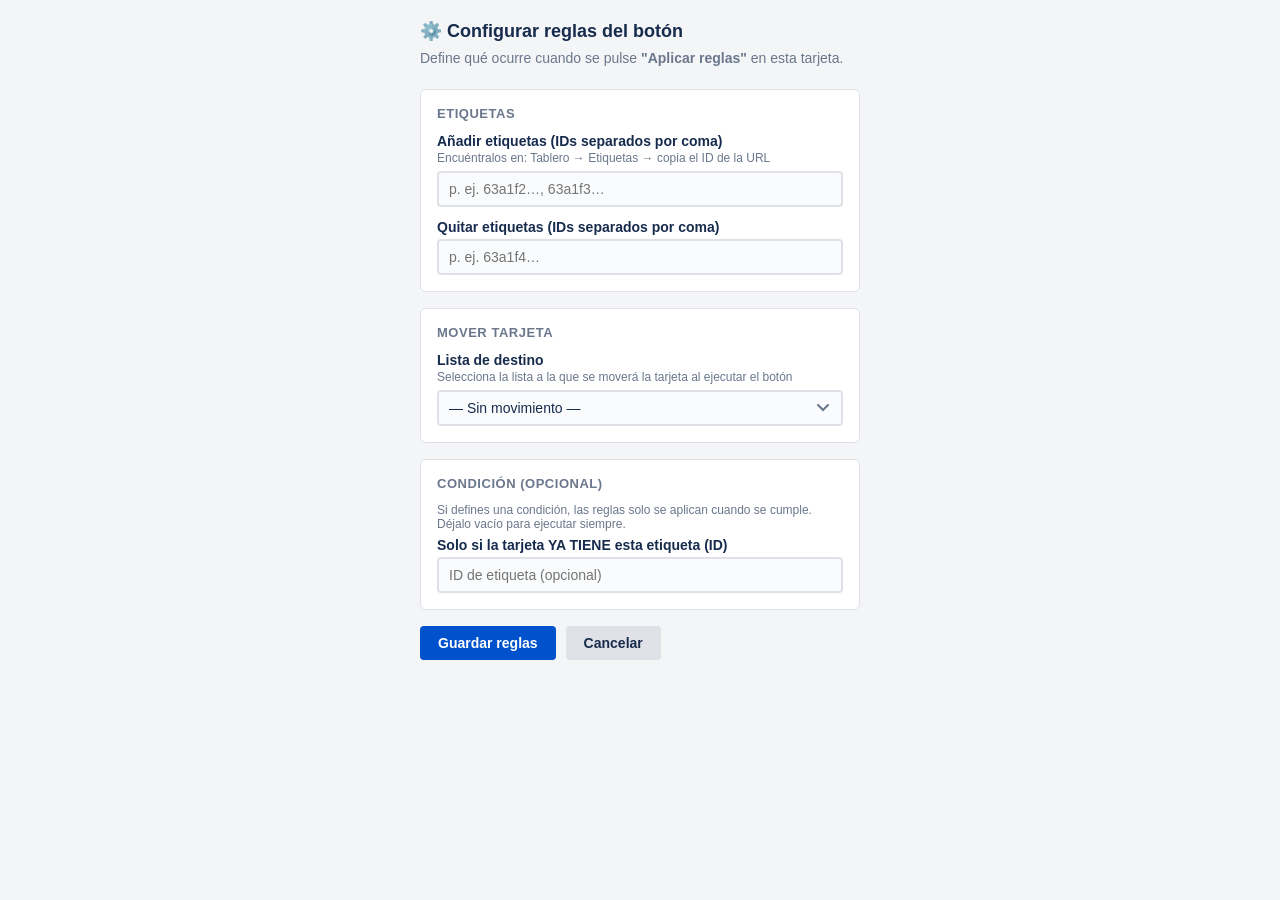
==== modal.html @ 65f1ed7d "Add files via upload" ====
<!DOCTYPE html>
<html lang="es">
<head>
  <meta charset="UTF-8" />
  <title>Configurar reglas de la tarjeta</title>
  <!--
    modal.html
    ==========
    Interfaz de configuración por tarjeta. El usuario define aquí qué reglas
    se aplicarán cuando pulse el botón principal:
      - Etiquetas que se añaden o eliminan según condiciones
      - Lista de destino a la que se moverá la tarjeta

    Trello carga este HTML dentro de un popup/modal gestionado por el SDK.
  -->
  <link rel="stylesheet" href="styles.css" />
  <script src="https://p.trellocdn.com/power-up.min.js"></script>
</head>
<body>
  <div class="pu-modal">
    <h2 class="pu-title">⚙️ Configurar reglas del botón</h2>
    <p class="pu-subtitle">
      Define qué ocurre cuando se pulse <strong>"Aplicar reglas"</strong> en esta tarjeta.
    </p>

    <!-- ── SECCIÓN: Etiquetas ─────────────────────────────────────── -->
    <section class="pu-section">
      <h3>Etiquetas</h3>

      <label class="pu-label" for="labelsAdd">
        Añadir etiquetas (IDs separados por coma)
        <span class="pu-hint">Encuéntralos en: Tablero → Etiquetas → copia el ID de la URL</span>
      </label>
      <input id="labelsAdd" class="pu-input" type="text"
             placeholder="p. ej. 63a1f2…, 63a1f3…" />

      <label class="pu-label" for="labelsRemove">
        Quitar etiquetas (IDs separados por coma)
      </label>
      <input id="labelsRemove" class="pu-input" type="text"
             placeholder="p. ej. 63a1f4…" />
    </section>

    <!-- ── SECCIÓN: Mover tarjeta ─────────────────────────────────── -->
    <section class="pu-section">
      <h3>Mover tarjeta</h3>

      <label class="pu-label" for="targetList">
        Lista de destino
        <span class="pu-hint">Selecciona la lista a la que se moverá la tarjeta al ejecutar el botón</span>
      </label>
      <select id="targetList" class="pu-input">
        <option value="">— Sin movimiento —</option>
        <!-- Las opciones se rellenan dinámicamente con JS -->
      </select>
    </section>

    <!-- ── SECCIÓN: Condición ─────────────────────────────────────── -->
    <section class="pu-section">
      <h3>Condición (opcional)</h3>
      <p class="pu-hint">
        Si defines una condición, las reglas solo se aplican cuando se cumple.
        Déjalo vacío para ejecutar siempre.
      </p>

      <label class="pu-label" for="condLabel">
        Solo si la tarjeta YA TIENE esta etiqueta (ID)
      </label>
      <input id="condLabel" class="pu-input" type="text"
             placeholder="ID de etiqueta (opcional)" />
    </section>

    <!-- ── ACCIONES ───────────────────────────────────────────────── -->
    <div class="pu-actions">
      <button id="btnSave" class="pu-btn pu-btn-primary">Guardar reglas</button>
      <button id="btnCancel" class="pu-btn pu-btn-secondary">Cancelar</button>
    </div>

    <p id="pu-status" class="pu-status"></p>
  </div>

  <script>
    // ── Inicializar el iframe del modal ──────────────────────────────────────
    const t = TrelloPowerUp.iframe();

    // ── Cargar listas del tablero para el <select> ───────────────────────────
    t.board('lists').then(function (board) {
      const select = document.getElementById('targetList');
      (board.lists || []).forEach(function (list) {
        const opt = document.createElement('option');
        opt.value = list.id;
        opt.textContent = list.name;
        select.appendChild(opt);
      });
    });

    // ── Cargar configuración previamente guardada en esta tarjeta ────────────
    t.get('card', 'shared', 'smartButtonRules', null).then(function (rules) {
      if (!rules) return;
      document.getElementById('labelsAdd').value    = (rules.labelsAdd    || []).join(', ');
      document.getElementById('labelsRemove').value = (rules.labelsRemove || []).join(', ');
      document.getElementById('targetList').value   = rules.targetList   || '';
      document.getElementById('condLabel').value    = rules.condLabel    || '';
    });

    // ── Guardar reglas ───────────────────────────────────────────────────────
    document.getElementById('btnSave').addEventListener('click', function () {
      const status = document.getElementById('pu-status');

      // Parsear IDs de etiquetas (limpiar espacios en blanco)
      const labelsAdd = document.getElementById('labelsAdd').value
        .split(',').map(s => s.trim()).filter(Boolean);
      const labelsRemove = document.getElementById('labelsRemove').value
        .split(',').map(s => s.trim()).filter(Boolean);
      const targetList = document.getElementById('targetList').value;
      const condLabel  = document.getElementById('condLabel').value.trim();

      const rules = { labelsAdd, labelsRemove, targetList, condLabel };

      // `t.set` persiste datos en el scope 'card' → 'shared'
      // 'shared' hace que sean visibles para cualquier miembro del tablero.
      t.set('card', 'shared', 'smartButtonRules', rules)
        .then(function () {
          status.textContent = '✅ Reglas guardadas correctamente.';
          status.style.color = '#00875A';
          // Cerrar el popup tras 1 segundo
          setTimeout(function () { t.closePopup(); }, 1000);
        })
        .catch(function (err) {
          status.textContent = '❌ Error al guardar: ' + err.message;
          status.style.color = '#DE350B';
        });
    });

    // ── Cancelar ─────────────────────────────────────────────────────────────
    document.getElementById('btnCancel').addEventListener('click', function () {
      t.closePopup();
    });

    // ── Ajustar altura del popup al contenido ────────────────────────────────
    t.render(function () {
      t.sizeTo('#root').catch(function () {});
    });
  </script>
</body>
</html>
---- styles.css ----
/* styles.css – Estilos del modal de configuración del Power-Up */

/* Colores de la paleta oficial de Trello */
:root {
  --trello-blue:      #0052CC;
  --trello-blue-dark: #0747A6;
  --trello-bg:        #F4F5F7;
  --trello-text:      #172B4D;
  --trello-subtle:    #6B778C;
  --trello-border:    #DFE1E6;
  --trello-success:   #00875A;
  --trello-danger:    #DE350B;
}

* {
  box-sizing: border-box;
  margin: 0;
  padding: 0;
}

body {
  font-family: -apple-system, BlinkMacSystemFont, 'Segoe UI', Roboto, sans-serif;
  background: var(--trello-bg);
  color: var(--trello-text);
  font-size: 14px;
}

/* ── Contenedor principal ─────────────────────────────────────── */
.pu-modal {
  padding: 20px;
  max-width: 480px;
  margin: 0 auto;
}

.pu-title {
  font-size: 18px;
  font-weight: 700;
  color: var(--trello-text);
  margin-bottom: 6px;
}

.pu-subtitle {
  color: var(--trello-subtle);
  margin-bottom: 20px;
  line-height: 1.5;
}

/* ── Secciones ────────────────────────────────────────────────── */
.pu-section {
  background: #fff;
  border: 1px solid var(--trello-border);
  border-radius: 6px;
  padding: 16px;
  margin-bottom: 16px;
}

.pu-section h3 {
  font-size: 13px;
  font-weight: 700;
  text-transform: uppercase;
  letter-spacing: 0.04em;
  color: var(--trello-subtle);
  margin-bottom: 12px;
}

/* ── Labels e inputs ──────────────────────────────────────────── */
.pu-label {
  display: block;
  font-weight: 600;
  margin-bottom: 4px;
  margin-top: 12px;
}

.pu-label:first-of-type {
  margin-top: 0;
}

.pu-hint {
  display: block;
  font-size: 12px;
  font-weight: 400;
  color: var(--trello-subtle);
  margin-top: 2px;
  margin-bottom: 6px;
}

.pu-input {
  width: 100%;
  padding: 8px 10px;
  border: 2px solid var(--trello-border);
  border-radius: 4px;
  font-size: 14px;
  color: var(--trello-text);
  background: #FAFBFC;
  transition: border-color 0.15s;
}

.pu-input:focus {
  outline: none;
  border-color: var(--trello-blue);
  background: #fff;
}

select.pu-input {
  appearance: none;
  background-image: url("data:image/svg+xml,%3Csvg xmlns='http://www.w3.org/2000/svg' width='12' height='8' viewBox='0 0 12 8'%3E%3Cpath d='M1 1l5 5 5-5' stroke='%236B778C' stroke-width='2' fill='none' stroke-linecap='round'/%3E%3C/svg%3E");
  background-repeat: no-repeat;
  background-position: right 12px center;
  padding-right: 32px;
  cursor: pointer;
}

/* ── Botones ──────────────────────────────────────────────────── */
.pu-actions {
  display: flex;
  gap: 10px;
  margin-top: 8px;
}

.pu-btn {
  padding: 9px 18px;
  border-radius: 4px;
  font-size: 14px;
  font-weight: 600;
  cursor: pointer;
  border: none;
  transition: background 0.15s, transform 0.1s;
}

.pu-btn:active {
  transform: scale(0.97);
}

.pu-btn-primary {
  background: var(--trello-blue);
  color: #fff;
}

.pu-btn-primary:hover {
  background: var(--trello-blue-dark);
}

.pu-btn-secondary {
  background: var(--trello-border);
  color: var(--trello-text);
}

.pu-btn-secondary:hover {
  background: #C1C7D0;
}

/* ── Mensaje de estado ────────────────────────────────────────── */
.pu-status {
  margin-top: 12px;
  font-size: 13px;
  font-weight: 600;
  min-height: 20px;
}
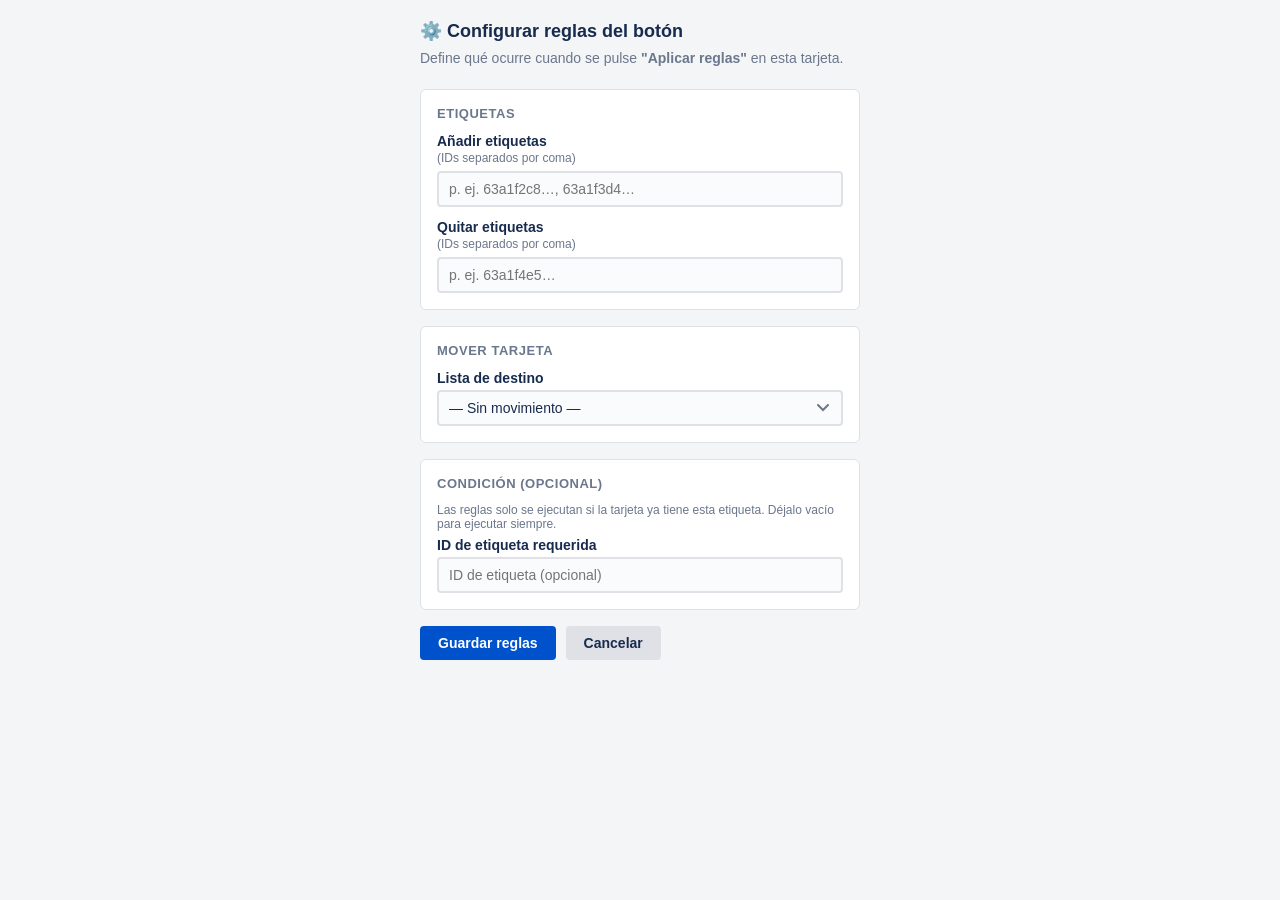
==== commit c65258d1: "Add files via upload" ====
--- a/modal.html
+++ b/modal.html
@@ -2,22 +2,20 @@
 <html lang="es">
 <head>
   <meta charset="UTF-8" />
-  <title>Configurar reglas de la tarjeta</title>
+  <title>Configurar reglas</title>
   <!--
-    modal.html
-    ==========
-    Interfaz de configuración por tarjeta. El usuario define aquí qué reglas
-    se aplicarán cuando pulse el botón principal:
-      - Etiquetas que se añaden o eliminan según condiciones
-      - Lista de destino a la que se moverá la tarjeta
-
-    Trello carga este HTML dentro de un popup/modal gestionado por el SDK.
+    modal.html (v2)
+    ===============
+    Correcciones respecto a v1:
+      - t.board('lists') → t.lists('id,name') que es la firma correcta del SDK
+      - Añadido t.sizeTo(document.body) en lugar de t.sizeTo('#root') que no existe
+      - Eliminado t.render() innecesario
   -->
   <link rel="stylesheet" href="styles.css" />
   <script src="https://p.trellocdn.com/power-up.min.js"></script>
 </head>
 <body>
-  <div class="pu-modal">
+  <div class="pu-modal" id="root">
     <h2 class="pu-title">⚙️ Configurar reglas del botón</h2>
     <p class="pu-subtitle">
       Define qué ocurre cuando se pulse <strong>"Aplicar reglas"</strong> en esta tarjeta.
@@ -28,30 +26,25 @@
       <h3>Etiquetas</h3>
 
       <label class="pu-label" for="labelsAdd">
-        Añadir etiquetas (IDs separados por coma)
-        <span class="pu-hint">Encuéntralos en: Tablero → Etiquetas → copia el ID de la URL</span>
+        Añadir etiquetas <span class="pu-hint">(IDs separados por coma)</span>
       </label>
       <input id="labelsAdd" class="pu-input" type="text"
-             placeholder="p. ej. 63a1f2…, 63a1f3…" />
+             placeholder="p. ej. 63a1f2c8…, 63a1f3d4…" />
 
       <label class="pu-label" for="labelsRemove">
-        Quitar etiquetas (IDs separados por coma)
+        Quitar etiquetas <span class="pu-hint">(IDs separados por coma)</span>
       </label>
       <input id="labelsRemove" class="pu-input" type="text"
-             placeholder="p. ej. 63a1f4…" />
+             placeholder="p. ej. 63a1f4e5…" />
     </section>
 
     <!-- ── SECCIÓN: Mover tarjeta ─────────────────────────────────── -->
     <section class="pu-section">
       <h3>Mover tarjeta</h3>
 
-      <label class="pu-label" for="targetList">
-        Lista de destino
-        <span class="pu-hint">Selecciona la lista a la que se moverá la tarjeta al ejecutar el botón</span>
-      </label>
+      <label class="pu-label" for="targetList">Lista de destino</label>
       <select id="targetList" class="pu-input">
         <option value="">— Sin movimiento —</option>
-        <!-- Las opciones se rellenan dinámicamente con JS -->
       </select>
     </section>
 
@@ -59,13 +52,10 @@
     <section class="pu-section">
       <h3>Condición (opcional)</h3>
       <p class="pu-hint">
-        Si defines una condición, las reglas solo se aplican cuando se cumple.
+        Las reglas solo se ejecutan si la tarjeta ya tiene esta etiqueta.
         Déjalo vacío para ejecutar siempre.
       </p>
-
-      <label class="pu-label" for="condLabel">
-        Solo si la tarjeta YA TIENE esta etiqueta (ID)
-      </label>
+      <label class="pu-label" for="condLabel">ID de etiqueta requerida</label>
       <input id="condLabel" class="pu-input" type="text"
              placeholder="ID de etiqueta (opcional)" />
     </section>
@@ -80,54 +70,54 @@
   </div>
 
   <script>
-    // ── Inicializar el iframe del modal ──────────────────────────────────────
-    const t = TrelloPowerUp.iframe();
+    var t = TrelloPowerUp.iframe();
 
-    // ── Cargar listas del tablero para el <select> ───────────────────────────
-    t.board('lists').then(function (board) {
-      const select = document.getElementById('targetList');
-      (board.lists || []).forEach(function (list) {
-        const opt = document.createElement('option');
-        opt.value = list.id;
+    // ── Cargar listas del tablero ─────────────────────────────────────────────
+    // Firma correcta: t.lists(fields...) devuelve una Promise con un array de listas
+    t.lists('id', 'name').then(function (lists) {
+      var select = document.getElementById('targetList');
+      lists.forEach(function (list) {
+        var opt = document.createElement('option');
+        opt.value       = list.id;
         opt.textContent = list.name;
         select.appendChild(opt);
       });
+
+      // Ajustar tamaño del popup después de rellenar el select
+      t.sizeTo(document.getElementById('root')).catch(function () {});
     });
 
-    // ── Cargar configuración previamente guardada en esta tarjeta ────────────
+    // ── Cargar configuración guardada ─────────────────────────────────────────
     t.get('card', 'shared', 'smartButtonRules', null).then(function (rules) {
       if (!rules) return;
       document.getElementById('labelsAdd').value    = (rules.labelsAdd    || []).join(', ');
       document.getElementById('labelsRemove').value = (rules.labelsRemove || []).join(', ');
-      document.getElementById('targetList').value   = rules.targetList   || '';
-      document.getElementById('condLabel').value    = rules.condLabel    || '';
+      document.getElementById('targetList').value   = rules.targetList    || '';
+      document.getElementById('condLabel').value    = rules.condLabel     || '';
     });
 
-    // ── Guardar reglas ───────────────────────────────────────────────────────
+    // ── Guardar ───────────────────────────────────────────────────────────────
     document.getElementById('btnSave').addEventListener('click', function () {
-      const status = document.getElementById('pu-status');
+      var status = document.getElementById('pu-status');
 
-      // Parsear IDs de etiquetas (limpiar espacios en blanco)
-      const labelsAdd = document.getElementById('labelsAdd').value
-        .split(',').map(s => s.trim()).filter(Boolean);
-      const labelsRemove = document.getElementById('labelsRemove').value
-        .split(',').map(s => s.trim()).filter(Boolean);
-      const targetList = document.getElementById('targetList').value;
-      const condLabel  = document.getElementById('condLabel').value.trim();
+      var labelsAdd = document.getElementById('labelsAdd').value
+        .split(',').map(function (s) { return s.trim(); }).filter(Boolean);
+      var labelsRemove = document.getElementById('labelsRemove').value
+        .split(',').map(function (s) { return s.trim(); }).filter(Boolean);
+      var targetList = document.getElementById('targetList').value;
+      var condLabel  = document.getElementById('condLabel').value.trim();
 
-      const rules = { labelsAdd, labelsRemove, targetList, condLabel };
+      var rules = { labelsAdd: labelsAdd, labelsRemove: labelsRemove,
+                    targetList: targetList, condLabel: condLabel };
 
-      // `t.set` persiste datos en el scope 'card' → 'shared'
-      // 'shared' hace que sean visibles para cualquier miembro del tablero.
       t.set('card', 'shared', 'smartButtonRules', rules)
         .then(function () {
-          status.textContent = '✅ Reglas guardadas correctamente.';
+          status.textContent = '✅ Reglas guardadas.';
           status.style.color = '#00875A';
-          // Cerrar el popup tras 1 segundo
-          setTimeout(function () { t.closePopup(); }, 1000);
+          setTimeout(function () { t.closePopup(); }, 900);
         })
         .catch(function (err) {
-          status.textContent = '❌ Error al guardar: ' + err.message;
+          status.textContent = '❌ Error: ' + err.message;
           status.style.color = '#DE350B';
         });
     });
@@ -136,11 +126,6 @@
     document.getElementById('btnCancel').addEventListener('click', function () {
       t.closePopup();
     });
-
-    // ── Ajustar altura del popup al contenido ────────────────────────────────
-    t.render(function () {
-      t.sizeTo('#root').catch(function () {});
-    });
   </script>
 </body>
 </html>
